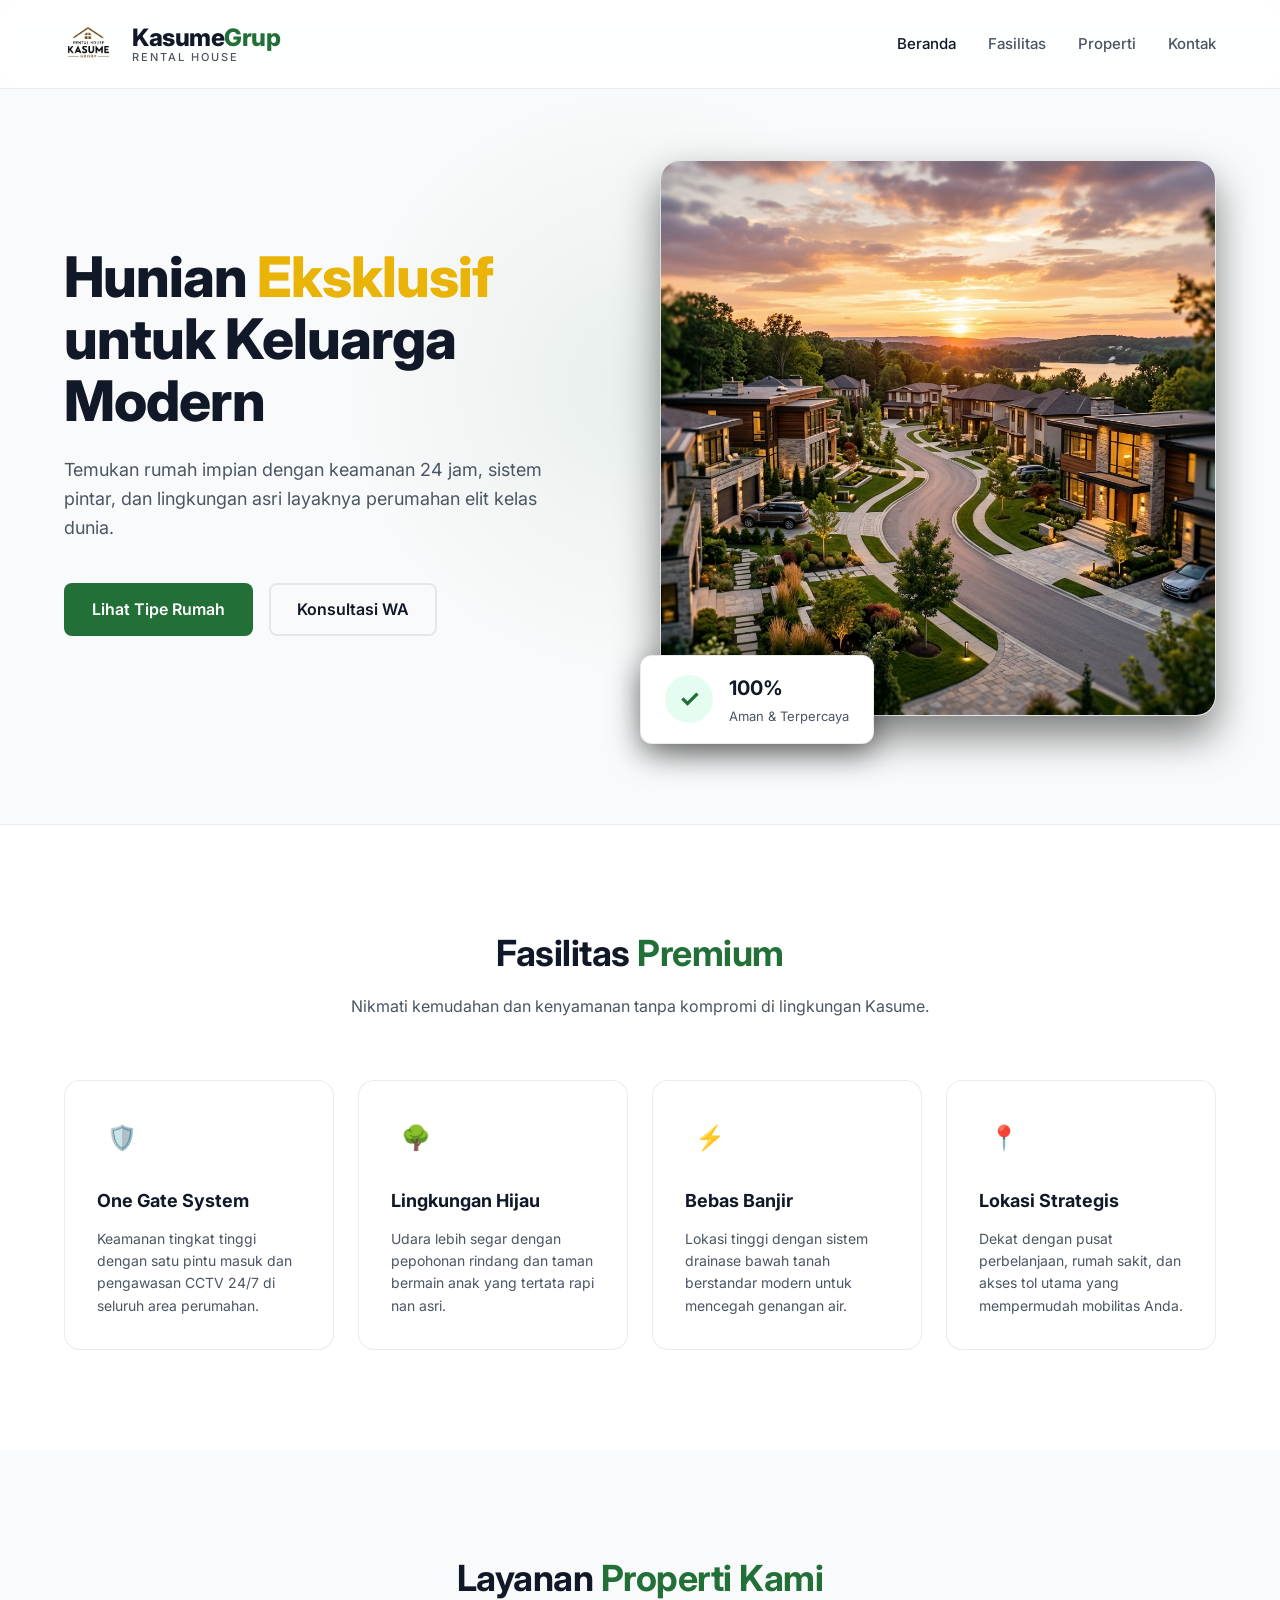
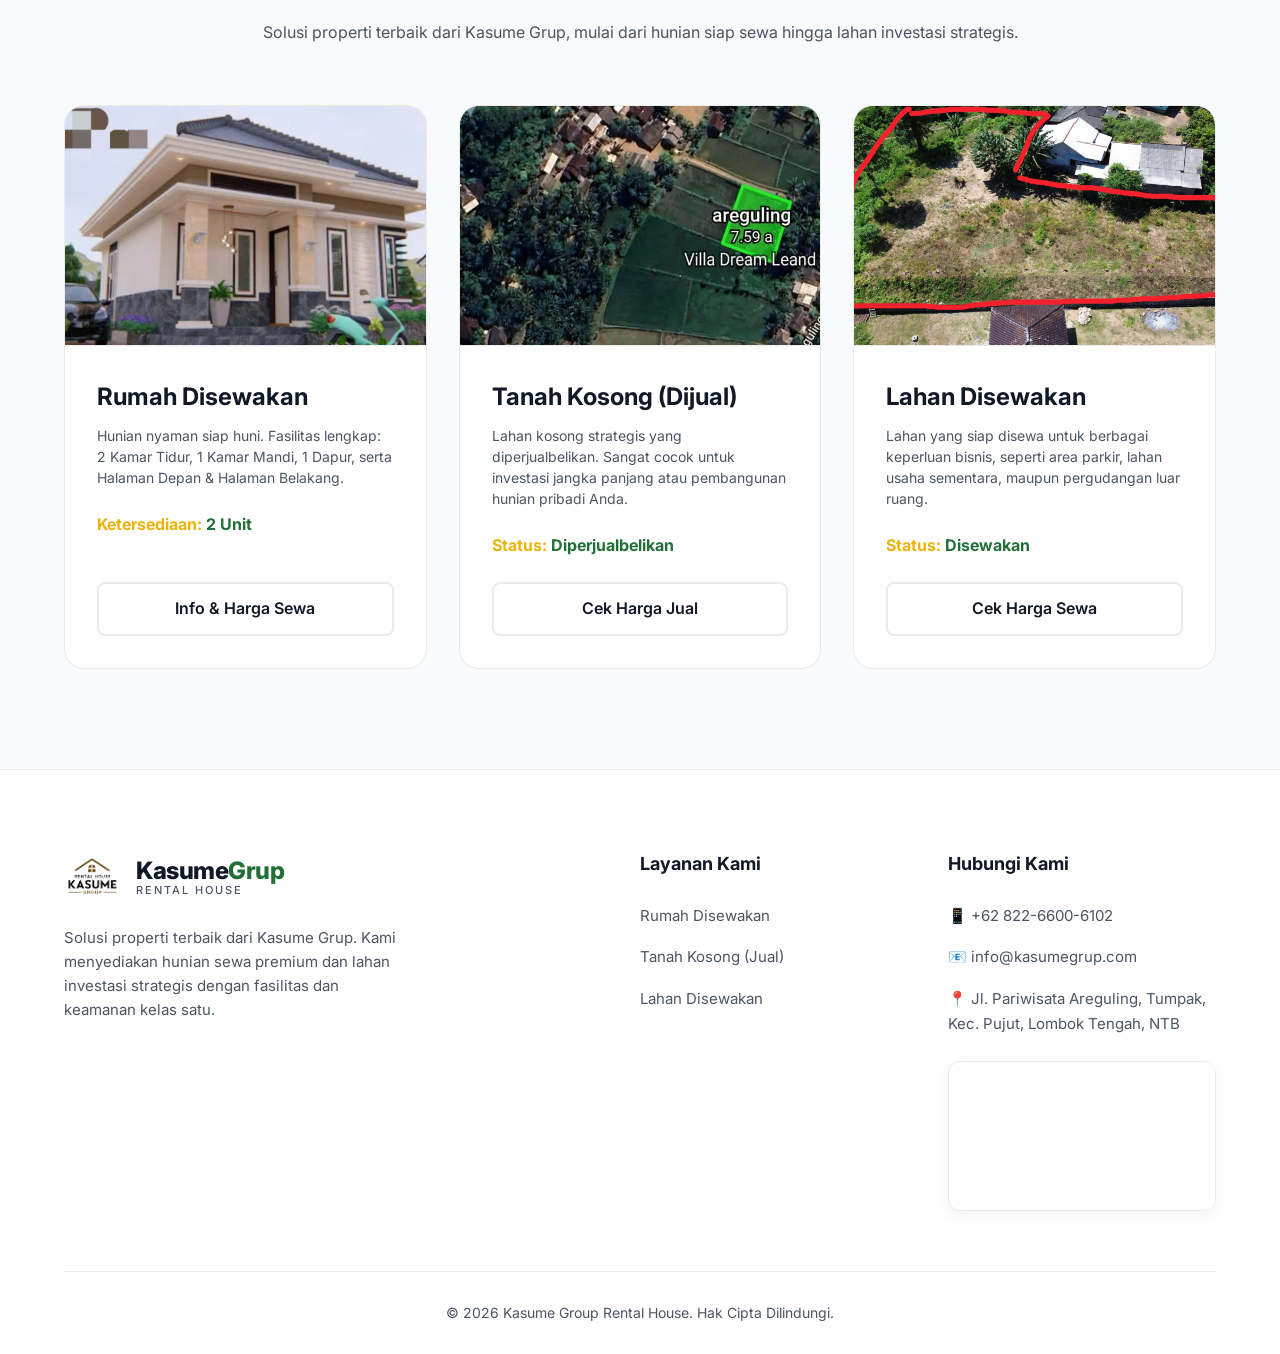
==== index.html @ 62118a34 "Add files via upload" ====
<!DOCTYPE html>
<html lang="id">
<head>
    <meta charset="UTF-8">
    <meta name="viewport" content="width=device-width, initial-scale=1.0">
    <title>Kasume Group | Rental House</title>
    <!-- Fonts -->
    <link rel="preconnect" href="https://fonts.googleapis.com">
    <link rel="preconnect" href="https://fonts.gstatic.com" crossorigin>
    <link href="https://fonts.googleapis.com/css2?family=Inter:wght@400;500;600;700;800&display=swap" rel="stylesheet">
    <!-- CSS -->
    <link rel="stylesheet" href="assets/css/style.css">
</head>
<body>

    <!-- Header / Navbar -->
    <header class="navbar">
        <div class="container">
            <a href="#" class="logo" style="display: flex; align-items: center; gap: 20px;">
                <img src="assets/images/logo.png" alt="Logo Kasume" style="height: 48px; width: auto; display: block;">
                <div style="display: flex; flex-direction: column; gap: 2px; text-align: left; line-height: 1;">
                    <span>Kasume<span class="text-accent">Grup</span></span>
                    <span style="font-size: 11px; font-weight: 500; letter-spacing: 2px; color: var(--text-secondary); text-transform: uppercase;">Rental House</span>
                </div>
            </a>
            <ul class="nav-links">
                <li><a href="#home" class="active">Beranda</a></li>
                <li><a href="#features">Fasilitas</a></li>
                <li><a href="#houses">Properti</a></li>
                <li><a href="#contact">Kontak</a></li>
            </ul>
            <button class="menu-btn" id="mobileMenuBtn">☰</button>
        </div>
    </header>

    <!-- Hero Section -->
    <section id="home" class="hero">
        <div class="container">
            <div class="hero-content">
                <h1>Hunian <span style="color: var(--accent-yellow);">Eksklusif</span><br>untuk Keluarga Modern</h1>
                <p>Temukan rumah impian dengan keamanan 24 jam, sistem pintar, dan lingkungan asri layaknya perumahan elit kelas dunia.</p>
                <div class="hero-buttons">
                    <a href="#houses" class="btn-primary">Lihat Tipe Rumah</a>
                    <a href="https://wa.me/6282266006102?text=Halo%20Kasume%20Grup,%20saya%20ingin%20konsultasi%20mengenai%20properti." target="_blank" class="btn-outline">Konsultasi WA</a>
                </div>
            </div>
            <div class="hero-image">
                <img src="assets/images/hero.png" alt="Rumah Mewah Kasume">
                <div class="floating-badge">
                    <div class="icon">✓</div>
                    <div class="info">
                        <h4>100%</h4>
                        <p>Aman & Terpercaya</p>
                    </div>
                </div>
            </div>
        </div>
    </section>

    <!-- Features Section -->
    <section id="features" class="features">
        <div class="container">
            <div class="section-header">
                <h2>Fasilitas <span class="text-accent">Premium</span></h2>
                <p>Nikmati kemudahan dan kenyamanan tanpa kompromi di lingkungan Kasume.</p>
            </div>
            <div class="features-grid">
                <div class="feature-card">
                    <div class="feature-icon">🛡️</div>
                    <h3>One Gate System</h3>
                    <p>Keamanan tingkat tinggi dengan satu pintu masuk dan pengawasan CCTV 24/7 di seluruh area perumahan.</p>
                </div>
                <div class="feature-card">
                    <div class="feature-icon">🌳</div>
                    <h3>Lingkungan Hijau</h3>
                    <p>Udara lebih segar dengan pepohonan rindang dan taman bermain anak yang tertata rapi nan asri.</p>
                </div>
                <div class="feature-card">
                    <div class="feature-icon">⚡</div>
                    <h3>Bebas Banjir</h3>
                    <p>Lokasi tinggi dengan sistem drainase bawah tanah berstandar modern untuk mencegah genangan air.</p>
                </div>
                <div class="feature-card">
                    <div class="feature-icon">📍</div>
                    <h3>Lokasi Strategis</h3>
                    <p>Dekat dengan pusat perbelanjaan, rumah sakit, dan akses tol utama yang mempermudah mobilitas Anda.</p>
                </div>
            </div>
        </div>
    </section>

    <!-- Houses Section -->
    <section id="houses" class="houses">
        <div class="container">
            <div class="section-header">
                <h2>Layanan <span class="text-accent">Properti Kami</span></h2>
                <p>Solusi properti terbaik dari Kasume Grup, mulai dari hunian siap sewa hingga lahan investasi strategis.</p>
            </div>
            <div class="houses-grid">
                <!-- Rumah Disewakan -->
                <div class="house-card">
                    <img src="assets/images/rumahsewa.jpg" alt="Rumah Sewa" class="house-img">
                    <div class="house-info">
                        <h3>Rumah Disewakan</h3>
                        <p class="house-desc">Hunian nyaman siap huni. Fasilitas lengkap: 2 Kamar Tidur, 1 Kamar Mandi, 1 Dapur, serta Halaman Depan & Halaman Belakang.</p>
                        <div class="house-price" style="font-size: 16px;">
                            Ketersediaan: <span style="font-size: 16px; font-weight: 700; color: var(--accent-green);">2 Unit</span>
                        </div>
                        <a href="https://wa.me/6282266006102?text=Halo%20Kasume%20Grup,%20saya%20ingin%20mendapatkan%20info%20lebih%20lanjut%20tentang%20Rumah%20Sewa." target="_blank" class="btn-outline">Info & Harga Sewa</a>
                    </div>
                </div>
                <!-- Tanah Kosong (Dijual) -->
                <div class="house-card">
                    <img src="assets/images/tanahdijual.jpg" alt="Tanah Kosong Dijual" class="house-img">
                    <div class="house-info">
                        <h3>Tanah Kosong (Dijual)</h3>
                        <p class="house-desc">Lahan kosong strategis yang diperjualbelikan. Sangat cocok untuk investasi jangka panjang atau pembangunan hunian pribadi Anda.</p>
                        <div class="house-price" style="font-size: 16px;">
                            Status: <span style="font-size: 16px; font-weight: 700; color: var(--accent-green);">Diperjualbelikan</span>
                        </div>
                        <a href="https://wa.me/6282266006102?text=Halo%20Kasume%20Grup,%20saya%20tertarik%20mengetahui%20harga%20Tanah%20Kosong%20yang%20dijual." target="_blank" class="btn-outline">Cek Harga Jual</a>
                    </div>
                </div>
                <!-- Lahan Disewakan -->
                <div class="house-card">
                    <img src="assets/images/tanahsewa.jpg" alt="Lahan Disewakan" class="house-img">
                    <div class="house-info">
                        <h3>Lahan Disewakan</h3>
                        <p class="house-desc">Lahan yang siap disewa untuk berbagai keperluan bisnis, seperti area parkir, lahan usaha sementara, maupun pergudangan luar ruang.</p>
                        <div class="house-price" style="font-size: 16px;">
                            Status: <span style="font-size: 16px; font-weight: 700; color: var(--accent-green);">Disewakan</span>
                        </div>
                        <a href="https://wa.me/6282266006102?text=Halo%20Kasume%20Grup,%20saya%20tertarik%20menyewa%20Lahan%20yang%20tersedia." target="_blank" class="btn-outline">Cek Harga Sewa</a>
                    </div>
                </div>
            </div>
        </div>
    </section>

    <!-- Footer -->
    <footer id="contact" class="footer">
        <div class="container">
            <div class="footer-grid">
                <!-- Brand -->
                <div class="footer-brand">
                    <a href="#" class="logo" style="display: flex; align-items: center; gap: 16px; margin-bottom: 20px;">
                        <img src="assets/images/logo.png" alt="Logo Kasume" style="height: 56px; width: auto; display: block;">
                        <div style="display: flex; flex-direction: column; gap: 2px; text-align: left; line-height: 1;">
                            <span>Kasume<span class="text-accent">Grup</span></span>
                            <span style="font-size: 11px; font-weight: 500; letter-spacing: 2px; color: var(--text-secondary); text-transform: uppercase;">Rental House</span>
                        </div>
                    </a>
                    <p class="footer-desc">Solusi properti terbaik dari Kasume Grup. Kami menyediakan hunian sewa premium dan lahan investasi strategis dengan fasilitas dan keamanan kelas satu.</p>
                </div>
                
                <!-- Links -->
                <div class="footer-links">
                    <h4>Layanan Kami</h4>
                    <ul>
                        <li><a href="#houses">Rumah Disewakan</a></li>
                        <li><a href="#houses">Tanah Kosong (Jual)</a></li>
                        <li><a href="#houses">Lahan Disewakan</a></li>
                    </ul>
                </div>

                <!-- Contact -->
                <div class="footer-contact">
                    <h4>Hubungi Kami</h4>
                    <ul>
                        <li><a href="https://wa.me/6282266006102" target="_blank">📱 +62 822-6600-6102</a></li>
                        <li><a href="#">📧 info@kasumegrup.com</a></li>
                        <li><span>📍 Jl. Pariwisata Areguling, Tumpak, Kec. Pujut, Lombok Tengah, NTB</span></li>
                    </ul>
                    <div style="margin-top: 24px; border-radius: 12px; overflow: hidden; height: 150px; border: 1px solid var(--border-light); box-shadow: 0 5px 15px rgba(0,0,0,0.05);">
                        <iframe src="https://maps.google.com/maps?q=-8.8956849,116.2397437&z=15&output=embed" width="100%" height="100%" style="border:0;" allowfullscreen="" loading="lazy" referrerpolicy="no-referrer-when-downgrade"></iframe>
                    </div>
                </div>
            </div>
            
            <div class="footer-bottom">
                <p>&copy; 2026 Kasume Group Rental House. Hak Cipta Dilindungi.</p>
            </div>
        </div>
    </footer>

    <!-- Scripts -->
    <script src="assets/js/main.js"></script>
</body>
</html>
---- assets/css/style.css ----
:root {
  /* Design System: Light Theme Premium */
  --bg-main: #F9FAFB;
  --bg-surface: #FFFFFF;
  --bg-card: #FFFFFF;
  
  --text-primary: #111827;
  --text-secondary: #4B5563;
  
  --accent-green: #226f37; /* Forest Green Kasume */
  --accent-green-hover: #155527;
  --accent-yellow: #eab308;
  
  --glass-bg: rgba(255, 255, 255, 0.85);
  --border-light: rgba(0, 0, 0, 0.08);
  --shadow-neon: 0 10px 30px rgba(34, 111, 55, 0.2);
}

* {
  margin: 0;
  padding: 0;
  box-sizing: border-box;
}

body {
  font-family: 'Inter', sans-serif;
  background-color: var(--bg-main);
  color: var(--text-primary);
  line-height: 1.6;
  overflow-x: hidden;
}

a {
  text-decoration: none;
  color: inherit;
}

/* Utilities */
.container {
  max-width: 1200px;
  margin: 0 auto;
  padding: 0 24px;
}

.text-accent {
  color: var(--accent-green);
}

.text-gradient {
  background: linear-gradient(90deg, var(--accent-yellow), var(--accent-green));
  -webkit-background-clip: text;
  -webkit-text-fill-color: transparent;
}

.btn-primary {
  display: inline-block;
  background-color: var(--accent-green);
  color: #fff;
  font-weight: 600;
  padding: 14px 28px;
  border-radius: 8px;
  transition: all 0.3s ease;
  border: none;
  cursor: pointer;
}

.btn-primary:hover {
  background-color: var(--accent-green-hover);
  box-shadow: var(--shadow-neon);
  transform: translateY(-2px);
}

.btn-outline {
  display: inline-block;
  background-color: transparent;
  color: var(--text-primary);
  font-weight: 600;
  padding: 12px 26px;
  border-radius: 8px;
  border: 2px solid var(--border-light);
  transition: all 0.3s ease;
}

.btn-outline:hover {
  border-color: var(--text-secondary);
  background-color: var(--bg-surface);
}

/* Header */
.navbar {
  position: fixed;
  top: 0;
  width: 100%;
  padding: 20px 0;
  z-index: 100;
  background: var(--glass-bg);
  backdrop-filter: blur(12px);
  -webkit-backdrop-filter: blur(12px);
  border-bottom: 1px solid var(--border-light);
  transition: all 0.3s ease;
}

.navbar .container {
  display: flex;
  justify-content: space-between;
  align-items: center;
}

.logo {
  font-size: 24px;
  font-weight: 800;
  letter-spacing: -0.5px;
}

.nav-links {
  display: flex;
  gap: 32px;
  list-style: none;
}

.nav-links a {
  font-size: 15px;
  font-weight: 500;
  color: var(--text-secondary);
  transition: color 0.3s ease;
}

.nav-links a:hover, .nav-links a.active {
  color: var(--text-primary);
}

/* Mobile Menu Button */
.menu-btn {
  display: none;
  background: none;
  border: none;
  color: var(--text-primary);
  font-size: 24px;
  cursor: pointer;
}

/* Hero Section */
.hero {
  padding: 160px 0 100px;
  position: relative;
  overflow: hidden;
}

.hero::before {
  content: '';
  position: absolute;
  top: 10%;
  left: 50%;
  transform: translateX(-50%);
  width: 600px;
  height: 600px;
  background: radial-gradient(circle, rgba(34,111,55,0.08) 0%, rgba(255,255,255,0) 70%);
  z-index: -1;
}

.hero .container {
  display: flex;
  align-items: center;
  justify-content: space-between;
  gap: 40px;
}

.hero-content {
  flex: 1;
}

.hero-content h1 {
  font-size: 56px;
  font-weight: 800;
  line-height: 1.1;
  margin-bottom: 24px;
  letter-spacing: -1px;
}

.hero-content p {
  font-size: 18px;
  color: var(--text-secondary);
  margin-bottom: 40px;
  max-width: 500px;
}

.hero-buttons {
  display: flex;
  gap: 16px;
}

.hero-image {
  flex: 1;
  position: relative;
}

.hero-image img {
  width: 100%;
  border-radius: 20px;
  box-shadow: 0 20px 40px rgba(0,0,0,0.5);
  border: 1px solid var(--border-light);
}

.floating-badge {
  position: absolute;
  bottom: -20px;
  left: -20px;
  background: var(--bg-surface);
  border: 1px solid var(--border-light);
  padding: 16px 24px;
  border-radius: 12px;
  box-shadow: 0 10px 30px rgba(0,0,0,0.5);
  display: flex;
  align-items: center;
  gap: 16px;
}

.floating-badge .icon {
  width: 48px;
  height: 48px;
  background: rgba(0, 230, 118, 0.1);
  border-radius: 50%;
  display: flex;
  align-items: center;
  justify-content: center;
  color: var(--accent-green);
  font-size: 24px;
  font-weight: bold;
}

.floating-badge .info h4 {
  font-size: 20px;
  margin-bottom: 2px;
}
.floating-badge .info p {
  font-size: 13px;
  color: var(--text-secondary);
}

/* Features Section */
.features {
  padding: 100px 0;
  background: var(--bg-surface);
  border-top: 1px solid var(--border-light);
}

.section-header {
  text-align: center;
  margin-bottom: 60px;
}

.section-header h2 {
  font-size: 36px;
  margin-bottom: 12px;
  letter-spacing: -0.5px;
}

.section-header p {
  color: var(--text-secondary);
  font-size: 16px;
}

.features-grid {
  display: grid;
  grid-template-columns: repeat(4, 1fr);
  gap: 24px;
}

.feature-card {
  background: var(--bg-card);
  padding: 32px;
  border-radius: 16px;
  border: 1px solid var(--border-light);
  transition: all 0.3s ease;
}

.feature-card:hover {
  transform: translateY(-5px);
  border-color: var(--accent-green);
  box-shadow: var(--shadow-neon);
}

.feature-icon {
  width: 50px;
  height: 50px;
  background: rgba(255, 255, 255, 0.05);
  border-radius: 12px;
  display: flex;
  align-items: center;
  justify-content: center;
  font-size: 24px;
  margin-bottom: 24px;
  color: var(--text-primary);
  transition: all 0.3s ease;
}

.feature-card:hover .feature-icon {
  background: rgba(0, 230, 118, 0.1);
  color: var(--accent-green);
}

.feature-card h3 {
  font-size: 18px;
  margin-bottom: 12px;
}

.feature-card p {
  font-size: 14px;
  color: var(--text-secondary);
}

/* Services / Houses Section */
.houses {
  padding: 100px 0;
}

.houses-grid {
  display: grid;
  grid-template-columns: repeat(3, 1fr);
  gap: 32px;
}

.house-card {
  background: var(--bg-surface);
  border: 1px solid var(--border-light);
  border-radius: 20px;
  overflow: hidden;
  transition: all 0.3s ease;
  display: flex;
  flex-direction: column;
}

.house-card:hover {
  border-color: var(--accent-green);
  box-shadow: 0 10px 40px rgba(0,0,0,0.5);
  transform: translateY(-8px);
}

.house-img {
  width: 100%;
  height: 240px;
  object-fit: cover;
  border-bottom: 1px solid var(--border-light);
}

.house-info {
  padding: 32px;
  display: flex;
  flex-direction: column;
  flex: 1;
}

.house-info h3 {
  font-size: 24px;
  margin-bottom: 8px;
}

.house-desc {
  color: var(--text-secondary);
  font-size: 14px;
  margin-bottom: 24px;
  line-height: 1.5;
}

.house-price {
  font-size: 20px;
  font-weight: 700;
  color: var(--accent-yellow);
  margin-bottom: 24px;
  display: flex;
  align-items: baseline;
  gap: 4px;
}

.house-price span {
  font-size: 14px;
  color: var(--text-secondary);
  font-weight: 400;
}

.house-card .btn-outline {
  width: 100%;
  text-align: center;
  margin-top: auto;
}

.house-card:hover .btn-outline {
  background: var(--accent-green);
  color: #fff;
  border-color: var(--accent-green);
}

/* Footer */
.footer {
  background: var(--bg-surface);
  border-top: 1px solid var(--border-light);
  padding: 80px 0 30px;
}

.footer-grid {
  display: grid;
  grid-template-columns: 2fr 1fr 1fr;
  gap: 40px;
  margin-bottom: 60px;
}

.footer-brand .footer-desc {
  color: var(--text-secondary);
  font-size: 15px;
  line-height: 1.6;
  max-width: 350px;
}

.footer-links h4, .footer-contact h4 {
  font-size: 18px;
  margin-bottom: 24px;
  color: var(--text-primary);
}

.footer-links ul, .footer-contact ul {
  list-style: none;
}

.footer-links li, .footer-contact li {
  margin-bottom: 16px;
}

.footer-links a, .footer-contact a, .footer-contact span {
  color: var(--text-secondary);
  font-size: 15px;
  transition: color 0.3s ease;
}

.footer-links a:hover, .footer-contact a:hover {
  color: var(--accent-green);
}

.footer-bottom {
  text-align: center;
  padding-top: 30px;
  border-top: 1px solid var(--border-light);
}

.footer-bottom p {
  color: var(--text-secondary);
  font-size: 14px;
}

/* Responsive */
@media (max-width: 992px) {
  .hero {
    padding: 130px 0 80px;
  }
  .hero .container {
    flex-direction: column;
    text-align: center;
  }
  .hero-content h1 {
    font-size: 42px;
  }
  .hero-content p {
    margin: 0 auto 32px;
  }
  .hero-buttons {
    justify-content: center;
  }
  .floating-badge {
    bottom: -15px;
    left: 50%;
    transform: translateX(-50%);
  }
  .features-grid {
    grid-template-columns: repeat(2, 1fr);
  }
  .houses-grid {
    grid-template-columns: repeat(2, 1fr);
  }
}

@media (max-width: 768px) {
  .hero {
    padding: 120px 0 60px;
  }
  .nav-links {
    display: none;
    position: absolute;
    top: 100%;
    left: 0;
    width: 100%;
    background: var(--bg-surface);
    flex-direction: column;
    padding: 24px;
    border-bottom: 1px solid var(--border-light);
    gap: 20px;
    text-align: center;
  }
  .nav-links.active {
    display: flex;
  }
  .menu-btn {
    display: block;
    font-size: 28px;
  }
  .features-grid, .houses-grid {
    grid-template-columns: 1fr;
  }
  .hero-content h1 {
    font-size: 32px;
  }
  .hero-buttons {
    flex-direction: column;
    gap: 12px;
    width: 100%;
  }
  .hero-buttons .btn-primary, .hero-buttons .btn-outline {
    width: 100%;
    display: block;
  }
  .section-header h2 {
    font-size: 28px;
  }
  .house-info, .feature-card {
    padding: 24px;
  }
  .floating-badge {
    position: relative;
    bottom: auto;
    left: auto;
    transform: none;
    margin: -30px auto 0;
    max-width: 250px;
    z-index: 10;
    justify-content: center;
  }
  .house-price {
    font-size: 18px;
  }
  .footer-grid {
    grid-template-columns: 1fr;
    text-align: left;
    gap: 40px;
  }
}
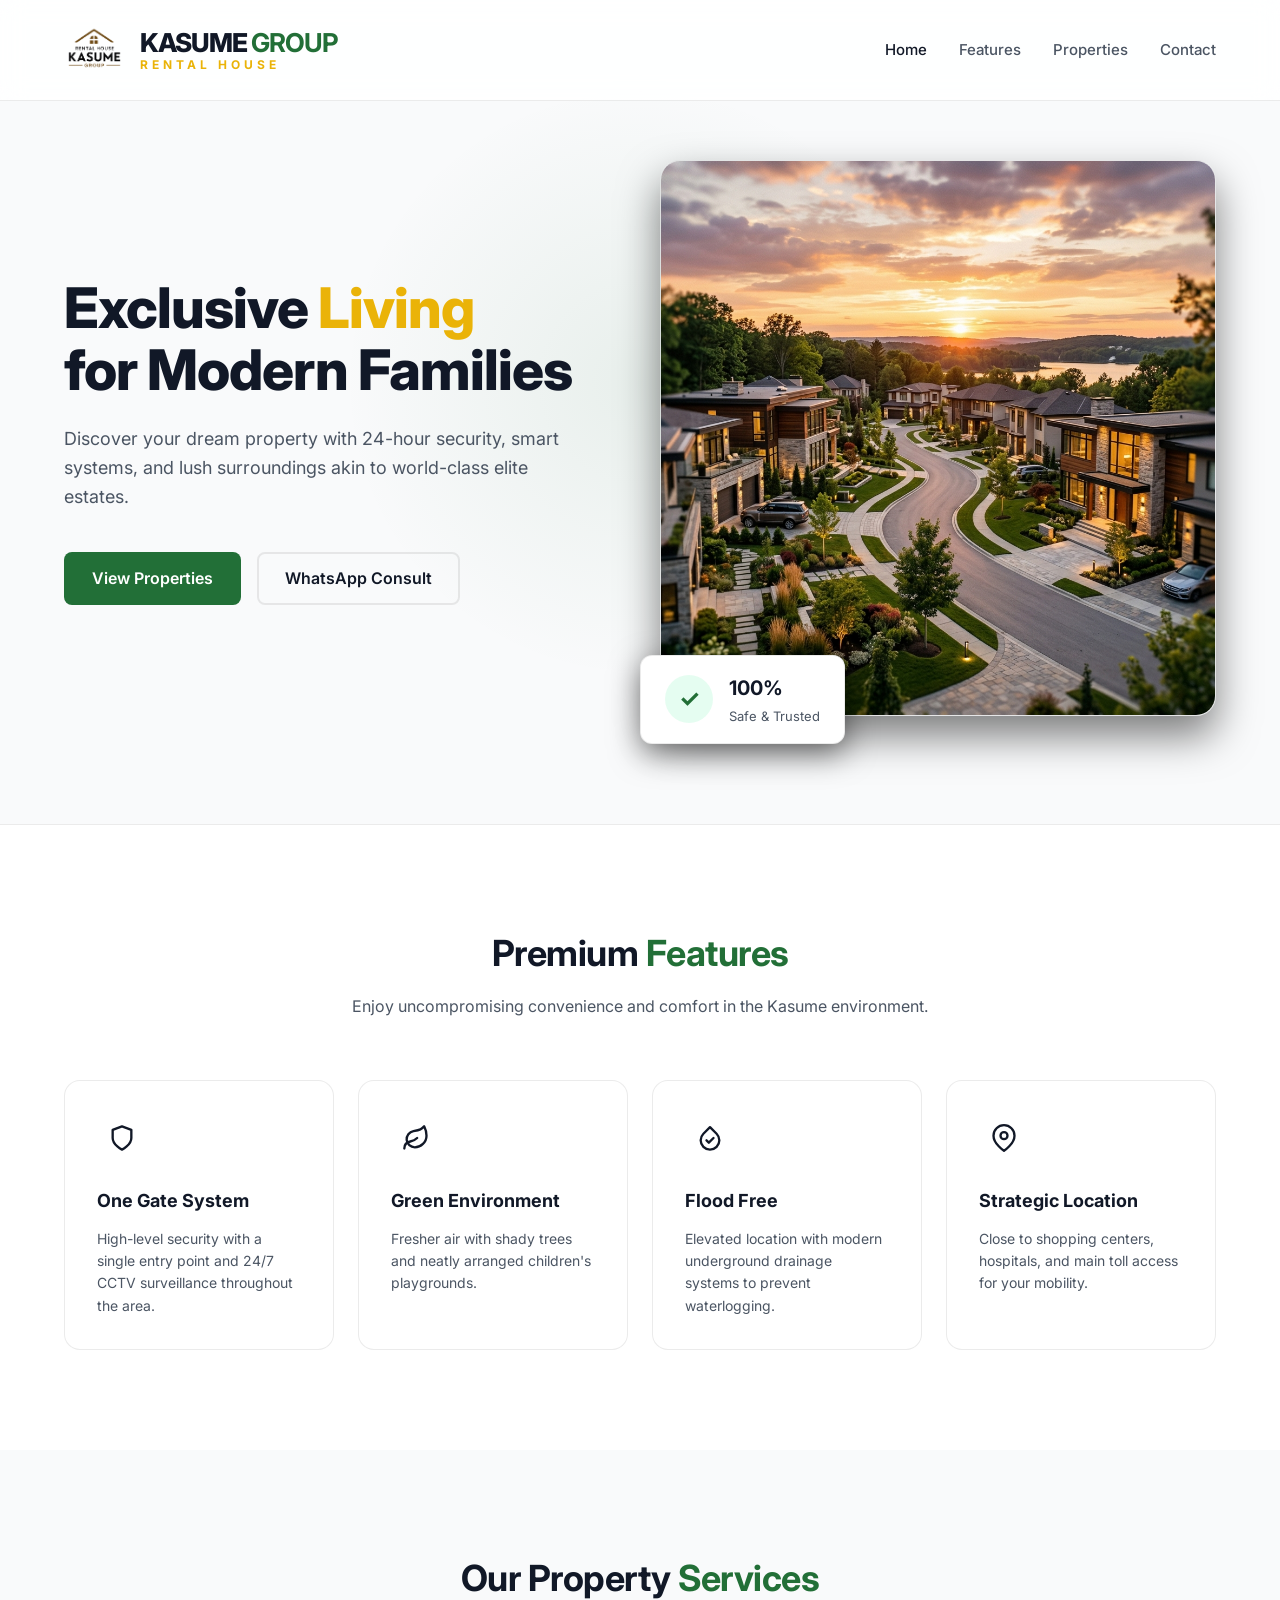
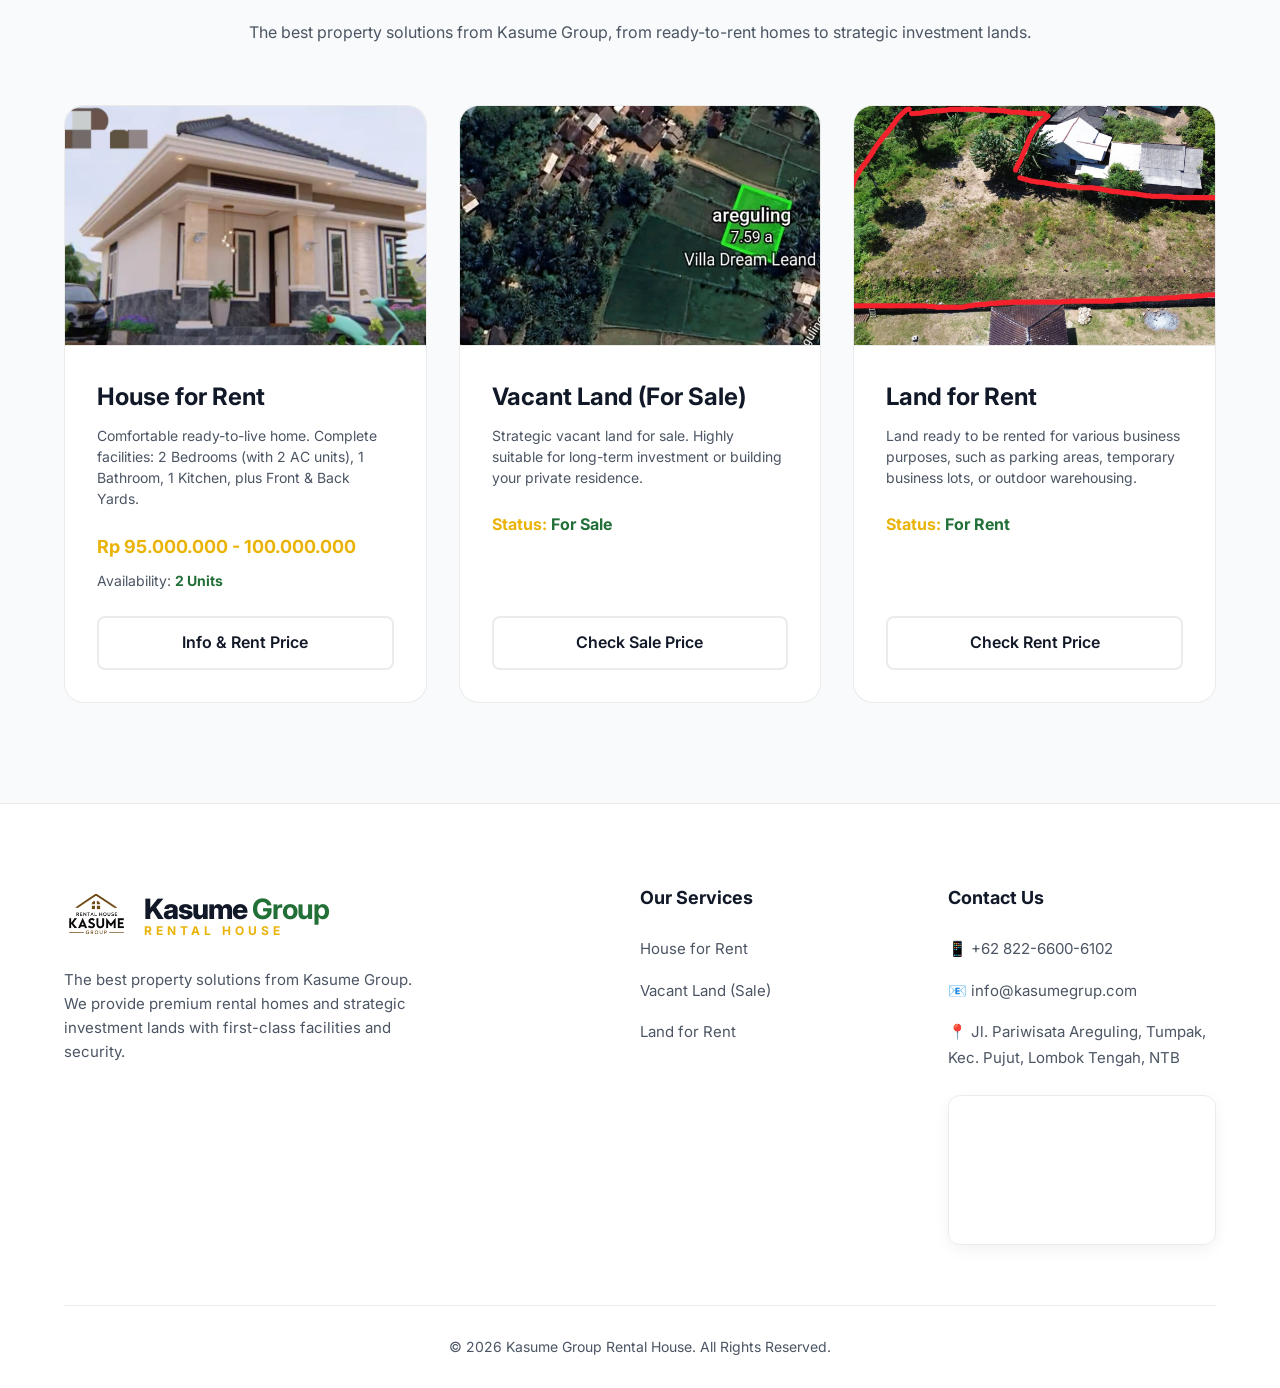
==== commit 9500deab: "baru baru" ====
--- a/index.html
+++ b/index.html
@@ -1,9 +1,11 @@
 <!DOCTYPE html>
-<html lang="id">
+<html lang="en">
 <head>
     <meta charset="UTF-8">
     <meta name="viewport" content="width=device-width, initial-scale=1.0">
     <title>Kasume Group | Rental House</title>
+    <!-- Favicon -->
+    <link rel="icon" type="image/png" href="assets/images/logo.png">
     <!-- Fonts -->
     <link rel="preconnect" href="https://fonts.googleapis.com">
     <link rel="preconnect" href="https://fonts.gstatic.com" crossorigin>
@@ -16,18 +18,18 @@
     <!-- Header / Navbar -->
     <header class="navbar">
         <div class="container">
-            <a href="#" class="logo" style="display: flex; align-items: center; gap: 20px;">
-                <img src="assets/images/logo.png" alt="Logo Kasume" style="height: 48px; width: auto; display: block;">
-                <div style="display: flex; flex-direction: column; gap: 2px; text-align: left; line-height: 1;">
-                    <span>Kasume<span class="text-accent">Grup</span></span>
-                    <span style="font-size: 11px; font-weight: 500; letter-spacing: 2px; color: var(--text-secondary); text-transform: uppercase;">Rental House</span>
+            <a href="#" class="logo" style="display: flex; align-items: center; gap: 16px; text-decoration: none;">
+                <img src="assets/images/logo.png" alt="Kasume Group" style="height: 60px; width: auto; display: block;">
+                <div style="display: flex; flex-direction: column; text-align: left; line-height: 1.1;">
+                    <span style="font-size: 26px; font-weight: 800; letter-spacing: -1px; color: var(--text-primary);">KASUME <span style="color: var(--accent-green); font-weight: 700;">GROUP</span></span>
+                    <span style="font-size: 12px; font-weight: 700; letter-spacing: 4px; color: var(--accent-yellow); text-transform: uppercase;">Rental House</span>
                 </div>
             </a>
             <ul class="nav-links">
-                <li><a href="#home" class="active">Beranda</a></li>
-                <li><a href="#features">Fasilitas</a></li>
-                <li><a href="#houses">Properti</a></li>
-                <li><a href="#contact">Kontak</a></li>
+                <li><a href="#home" class="active">Home</a></li>
+                <li><a href="#features">Features</a></li>
+                <li><a href="#houses">Properties</a></li>
+                <li><a href="#contact">Contact</a></li>
             </ul>
             <button class="menu-btn" id="mobileMenuBtn">☰</button>
         </div>
@@ -37,11 +39,11 @@
     <section id="home" class="hero">
         <div class="container">
             <div class="hero-content">
-                <h1>Hunian <span style="color: var(--accent-yellow);">Eksklusif</span><br>untuk Keluarga Modern</h1>
-                <p>Temukan rumah impian dengan keamanan 24 jam, sistem pintar, dan lingkungan asri layaknya perumahan elit kelas dunia.</p>
+                <h1>Exclusive <span style="color: var(--accent-yellow);">Living</span><br>for Modern Families</h1>
+                <p>Discover your dream property with 24-hour security, smart systems, and lush surroundings akin to world-class elite estates.</p>
                 <div class="hero-buttons">
-                    <a href="#houses" class="btn-primary">Lihat Tipe Rumah</a>
-                    <a href="https://wa.me/6282266006102?text=Halo%20Kasume%20Grup,%20saya%20ingin%20konsultasi%20mengenai%20properti." target="_blank" class="btn-outline">Konsultasi WA</a>
+                    <a href="#houses" class="btn-primary">View Properties</a>
+                    <a href="https://wa.me/6282266006102?text=Hello%20Kasume%20Group,%20I%20would%20like%20to%20consult%20about%20properties." target="_blank" class="btn-outline">WhatsApp Consult</a>
                 </div>
             </div>
             <div class="hero-image">
@@ -50,7 +52,7 @@
                     <div class="icon">✓</div>
                     <div class="info">
                         <h4>100%</h4>
-                        <p>Aman & Terpercaya</p>
+                        <p>Safe & Trusted</p>
                     </div>
                 </div>
             </div>
@@ -61,29 +63,37 @@
     <section id="features" class="features">
         <div class="container">
             <div class="section-header">
-                <h2>Fasilitas <span class="text-accent">Premium</span></h2>
-                <p>Nikmati kemudahan dan kenyamanan tanpa kompromi di lingkungan Kasume.</p>
+                <h2>Premium <span class="text-accent">Features</span></h2>
+                <p>Enjoy uncompromising convenience and comfort in the Kasume environment.</p>
             </div>
             <div class="features-grid">
                 <div class="feature-card">
-                    <div class="feature-icon">🛡️</div>
+                    <div class="feature-icon">
+                        <svg width="28" height="28" viewBox="0 0 24 24" fill="none" stroke="currentColor" stroke-width="2" stroke-linecap="round" stroke-linejoin="round"><path d="M12 22s8-4 8-10V5l-8-3-8 3v7c0 6 8 10 8 10z"></path></svg>
+                    </div>
                     <h3>One Gate System</h3>
-                    <p>Keamanan tingkat tinggi dengan satu pintu masuk dan pengawasan CCTV 24/7 di seluruh area perumahan.</p>
-                </div>
-                <div class="feature-card">
-                    <div class="feature-icon">🌳</div>
-                    <h3>Lingkungan Hijau</h3>
-                    <p>Udara lebih segar dengan pepohonan rindang dan taman bermain anak yang tertata rapi nan asri.</p>
-                </div>
-                <div class="feature-card">
-                    <div class="feature-icon">⚡</div>
-                    <h3>Bebas Banjir</h3>
-                    <p>Lokasi tinggi dengan sistem drainase bawah tanah berstandar modern untuk mencegah genangan air.</p>
-                </div>
-                <div class="feature-card">
-                    <div class="feature-icon">📍</div>
-                    <h3>Lokasi Strategis</h3>
-                    <p>Dekat dengan pusat perbelanjaan, rumah sakit, dan akses tol utama yang mempermudah mobilitas Anda.</p>
+                    <p>High-level security with a single entry point and 24/7 CCTV surveillance throughout the area.</p>
+                </div>
+                <div class="feature-card">
+                    <div class="feature-icon">
+                        <svg width="28" height="28" viewBox="0 0 24 24" fill="none" stroke="currentColor" stroke-width="2" stroke-linecap="round" stroke-linejoin="round"><path d="M11 20A7 7 0 0 1 9.8 6.1C15.5 5 17 4.48 19 2c1 2 2 4.18 2 8 0 5.5-4.78 10-10 10Z"></path><path d="M2 21c0-3 1.85-5.36 5.08-6C9.5 14.52 12 13 13 12"></path></svg>
+                    </div>
+                    <h3>Green Environment</h3>
+                    <p>Fresher air with shady trees and neatly arranged children's playgrounds.</p>
+                </div>
+                <div class="feature-card">
+                    <div class="feature-icon">
+                        <svg width="28" height="28" viewBox="0 0 24 24" fill="none" stroke="currentColor" stroke-width="2" stroke-linecap="round" stroke-linejoin="round"><path d="M12 2.69l5.66 5.66a8 8 0 1 1-11.31 0z"></path><path d="M9 14l2 2 4-4"></path></svg>
+                    </div>
+                    <h3>Flood Free</h3>
+                    <p>Elevated location with modern underground drainage systems to prevent waterlogging.</p>
+                </div>
+                <div class="feature-card">
+                    <div class="feature-icon">
+                        <svg width="28" height="28" viewBox="0 0 24 24" fill="none" stroke="currentColor" stroke-width="2" stroke-linecap="round" stroke-linejoin="round"><path d="M21 10c0 7-9 13-9 13s-9-6-9-13a9 9 0 0 1 18 0z"></path><circle cx="12" cy="10" r="3"></circle></svg>
+                    </div>
+                    <h3>Strategic Location</h3>
+                    <p>Close to shopping centers, hospitals, and main toll access for your mobility.</p>
                 </div>
             </div>
         </div>
@@ -93,44 +103,47 @@
     <section id="houses" class="houses">
         <div class="container">
             <div class="section-header">
-                <h2>Layanan <span class="text-accent">Properti Kami</span></h2>
-                <p>Solusi properti terbaik dari Kasume Grup, mulai dari hunian siap sewa hingga lahan investasi strategis.</p>
+                <h2>Our Property <span class="text-accent">Services</span></h2>
+                <p>The best property solutions from Kasume Group, from ready-to-rent homes to strategic investment lands.</p>
             </div>
             <div class="houses-grid">
                 <!-- Rumah Disewakan -->
                 <div class="house-card">
-                    <img src="assets/images/rumahsewa.jpg" alt="Rumah Sewa" class="house-img">
+                    <img src="assets/images/rumahsewa.jpg" alt="House for Rent" class="house-img">
                     <div class="house-info">
-                        <h3>Rumah Disewakan</h3>
-                        <p class="house-desc">Hunian nyaman siap huni. Fasilitas lengkap: 2 Kamar Tidur, 1 Kamar Mandi, 1 Dapur, serta Halaman Depan & Halaman Belakang.</p>
-                        <div class="house-price" style="font-size: 16px;">
-                            Ketersediaan: <span style="font-size: 16px; font-weight: 700; color: var(--accent-green);">2 Unit</span>
-                        </div>
-                        <a href="https://wa.me/6282266006102?text=Halo%20Kasume%20Grup,%20saya%20ingin%20mendapatkan%20info%20lebih%20lanjut%20tentang%20Rumah%20Sewa." target="_blank" class="btn-outline">Info & Harga Sewa</a>
+                        <h3>House for Rent</h3>
+                        <p class="house-desc">Comfortable ready-to-live home. Complete facilities: 2 Bedrooms (with 2 AC units), 1 Bathroom, 1 Kitchen, plus Front & Back Yards.</p>
+                        <div class="house-price" style="font-size: 18px; margin-bottom: 8px;">
+                            Rp 95.000.000 - 100.000.000
+                        </div>
+                        <div style="font-size: 14px; margin-bottom: 24px; color: var(--text-secondary);">
+                            Availability: <span style="font-weight: 700; color: var(--accent-green);">2 Units</span>
+                        </div>
+                        <a href="https://wa.me/6282266006102?text=Hello%20Kasume%20Group,%20I%20would%20like%20more%20info%20about%20the%20House%20for%20Rent." target="_blank" class="btn-outline">Info & Rent Price</a>
                     </div>
                 </div>
                 <!-- Tanah Kosong (Dijual) -->
                 <div class="house-card">
-                    <img src="assets/images/tanahdijual.jpg" alt="Tanah Kosong Dijual" class="house-img">
+                    <img src="assets/images/tanahdijual.jpg" alt="Vacant Land for Sale" class="house-img">
                     <div class="house-info">
-                        <h3>Tanah Kosong (Dijual)</h3>
-                        <p class="house-desc">Lahan kosong strategis yang diperjualbelikan. Sangat cocok untuk investasi jangka panjang atau pembangunan hunian pribadi Anda.</p>
+                        <h3>Vacant Land (For Sale)</h3>
+                        <p class="house-desc">Strategic vacant land for sale. Highly suitable for long-term investment or building your private residence.</p>
                         <div class="house-price" style="font-size: 16px;">
-                            Status: <span style="font-size: 16px; font-weight: 700; color: var(--accent-green);">Diperjualbelikan</span>
-                        </div>
-                        <a href="https://wa.me/6282266006102?text=Halo%20Kasume%20Grup,%20saya%20tertarik%20mengetahui%20harga%20Tanah%20Kosong%20yang%20dijual." target="_blank" class="btn-outline">Cek Harga Jual</a>
+                            Status: <span style="font-size: 16px; font-weight: 700; color: var(--accent-green);">For Sale</span>
+                        </div>
+                        <a href="https://wa.me/6282266006102?text=Hello%20Kasume%20Group,%20I%20am%20interested%20in%20knowing%20the%20price%20of%20the%20Vacant%20Land%20for%20sale." target="_blank" class="btn-outline">Check Sale Price</a>
                     </div>
                 </div>
                 <!-- Lahan Disewakan -->
                 <div class="house-card">
-                    <img src="assets/images/tanahsewa.jpg" alt="Lahan Disewakan" class="house-img">
+                    <img src="assets/images/tanahsewa.jpg" alt="Land for Rent" class="house-img">
                     <div class="house-info">
-                        <h3>Lahan Disewakan</h3>
-                        <p class="house-desc">Lahan yang siap disewa untuk berbagai keperluan bisnis, seperti area parkir, lahan usaha sementara, maupun pergudangan luar ruang.</p>
+                        <h3>Land for Rent</h3>
+                        <p class="house-desc">Land ready to be rented for various business purposes, such as parking areas, temporary business lots, or outdoor warehousing.</p>
                         <div class="house-price" style="font-size: 16px;">
-                            Status: <span style="font-size: 16px; font-weight: 700; color: var(--accent-green);">Disewakan</span>
-                        </div>
-                        <a href="https://wa.me/6282266006102?text=Halo%20Kasume%20Grup,%20saya%20tertarik%20menyewa%20Lahan%20yang%20tersedia." target="_blank" class="btn-outline">Cek Harga Sewa</a>
+                            Status: <span style="font-size: 16px; font-weight: 700; color: var(--accent-green);">For Rent</span>
+                        </div>
+                        <a href="https://wa.me/6282266006102?text=Hello%20Kasume%20Group,%20I%20am%20interested%20in%20renting%20the%20available%20Land." target="_blank" class="btn-outline">Check Rent Price</a>
                     </div>
                 </div>
             </div>
@@ -143,42 +156,42 @@
             <div class="footer-grid">
                 <!-- Brand -->
                 <div class="footer-brand">
-                    <a href="#" class="logo" style="display: flex; align-items: center; gap: 16px; margin-bottom: 20px;">
-                        <img src="assets/images/logo.png" alt="Logo Kasume" style="height: 56px; width: auto; display: block;">
-                        <div style="display: flex; flex-direction: column; gap: 2px; text-align: left; line-height: 1;">
-                            <span>Kasume<span class="text-accent">Grup</span></span>
-                            <span style="font-size: 11px; font-weight: 500; letter-spacing: 2px; color: var(--text-secondary); text-transform: uppercase;">Rental House</span>
+                    <a href="#" class="logo" style="display: flex; align-items: center; gap: 16px; margin-bottom: 20px; text-decoration: none;">
+                        <img src="assets/images/logo.png" alt="Kasume Group" style="height: 64px; width: auto; display: block;">
+                        <div style="display: flex; flex-direction: column; text-align: left; line-height: 1.1;">
+                            <span style="font-size: 28px; font-weight: 800; letter-spacing: -1px; color: var(--text-primary);">Kasume <span style="color: var(--accent-green); font-weight: 700;">Group</span></span>
+                            <span style="font-size: 12px; font-weight: 700; letter-spacing: 4px; color: var(--accent-yellow); text-transform: uppercase;">Rental House</span>
                         </div>
                     </a>
-                    <p class="footer-desc">Solusi properti terbaik dari Kasume Grup. Kami menyediakan hunian sewa premium dan lahan investasi strategis dengan fasilitas dan keamanan kelas satu.</p>
+                    <p class="footer-desc">The best property solutions from Kasume Group. We provide premium rental homes and strategic investment lands with first-class facilities and security.</p>
                 </div>
                 
                 <!-- Links -->
                 <div class="footer-links">
-                    <h4>Layanan Kami</h4>
+                    <h4>Our Services</h4>
                     <ul>
-                        <li><a href="#houses">Rumah Disewakan</a></li>
-                        <li><a href="#houses">Tanah Kosong (Jual)</a></li>
-                        <li><a href="#houses">Lahan Disewakan</a></li>
+                        <li><a href="#houses">House for Rent</a></li>
+                        <li><a href="#houses">Vacant Land (Sale)</a></li>
+                        <li><a href="#houses">Land for Rent</a></li>
                     </ul>
                 </div>
 
                 <!-- Contact -->
                 <div class="footer-contact">
-                    <h4>Hubungi Kami</h4>
+                    <h4>Contact Us</h4>
                     <ul>
                         <li><a href="https://wa.me/6282266006102" target="_blank">📱 +62 822-6600-6102</a></li>
                         <li><a href="#">📧 info@kasumegrup.com</a></li>
                         <li><span>📍 Jl. Pariwisata Areguling, Tumpak, Kec. Pujut, Lombok Tengah, NTB</span></li>
                     </ul>
                     <div style="margin-top: 24px; border-radius: 12px; overflow: hidden; height: 150px; border: 1px solid var(--border-light); box-shadow: 0 5px 15px rgba(0,0,0,0.05);">
-                        <iframe src="https://maps.google.com/maps?q=-8.8956849,116.2397437&z=15&output=embed" width="100%" height="100%" style="border:0;" allowfullscreen="" loading="lazy" referrerpolicy="no-referrer-when-downgrade"></iframe>
+                        <iframe src="https://maps.google.com/maps?q=-8.8936217,116.248525&z=17&output=embed" width="100%" height="100%" style="border:0;" allowfullscreen="" loading="lazy" referrerpolicy="no-referrer-when-downgrade"></iframe>
                     </div>
                 </div>
             </div>
             
             <div class="footer-bottom">
-                <p>&copy; 2026 Kasume Group Rental House. Hak Cipta Dilindungi.</p>
+                <p>&copy; 2026 Kasume Group Rental House. All Rights Reserved.</p>
             </div>
         </div>
     </footer>
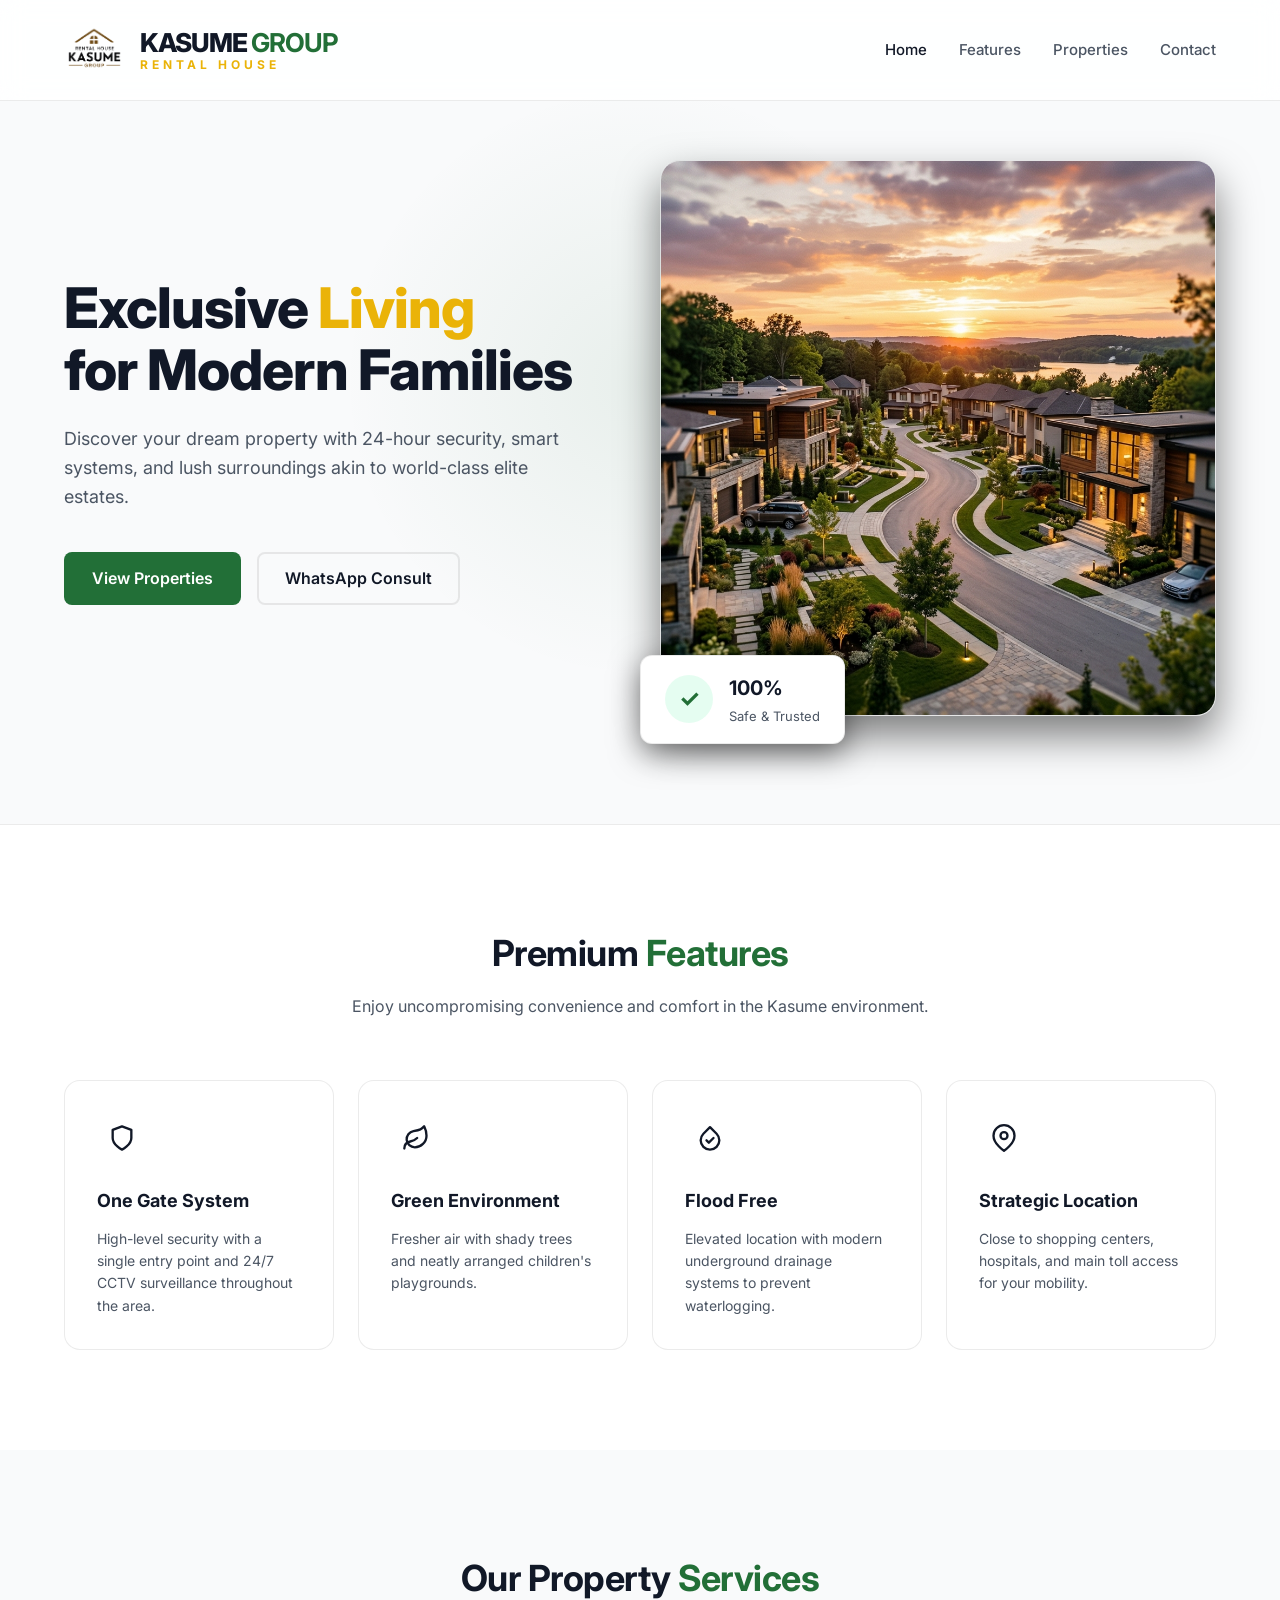
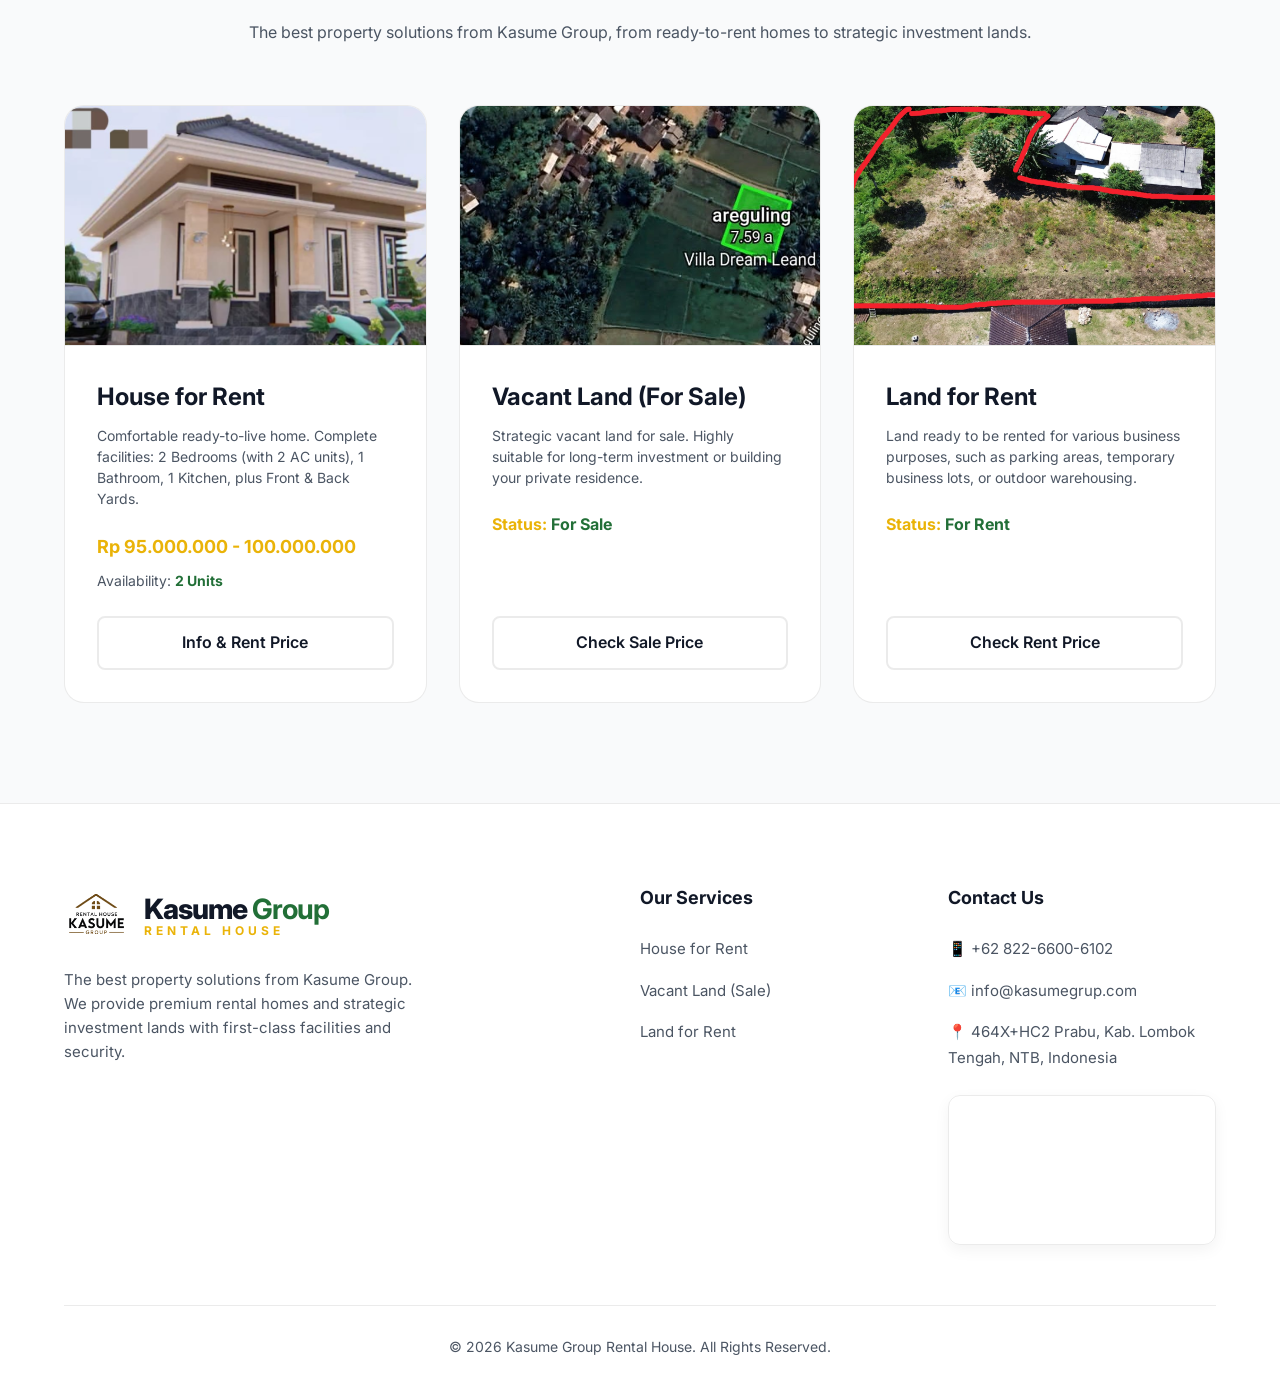
==== commit 0ed495b6: "baru" ====
--- a/index.html
+++ b/index.html
@@ -182,10 +182,10 @@
                     <ul>
                         <li><a href="https://wa.me/6282266006102" target="_blank">📱 +62 822-6600-6102</a></li>
                         <li><a href="#">📧 info@kasumegrup.com</a></li>
-                        <li><span>📍 Jl. Pariwisata Areguling, Tumpak, Kec. Pujut, Lombok Tengah, NTB</span></li>
+                        <li><span>📍 464X+HC2 Prabu, Kab. Lombok Tengah, NTB, Indonesia</span></li>
                     </ul>
                     <div style="margin-top: 24px; border-radius: 12px; overflow: hidden; height: 150px; border: 1px solid var(--border-light); box-shadow: 0 5px 15px rgba(0,0,0,0.05);">
-                        <iframe src="https://maps.google.com/maps?q=-8.8936217,116.248525&z=17&output=embed" width="100%" height="100%" style="border:0;" allowfullscreen="" loading="lazy" referrerpolicy="no-referrer-when-downgrade"></iframe>
+                        <iframe src="https://maps.google.com/maps?q=-8.8936111,116.2485278&z=17&output=embed" width="100%" height="100%" style="border:0;" allowfullscreen="" loading="lazy" referrerpolicy="no-referrer-when-downgrade"></iframe>
                     </div>
                 </div>
             </div>
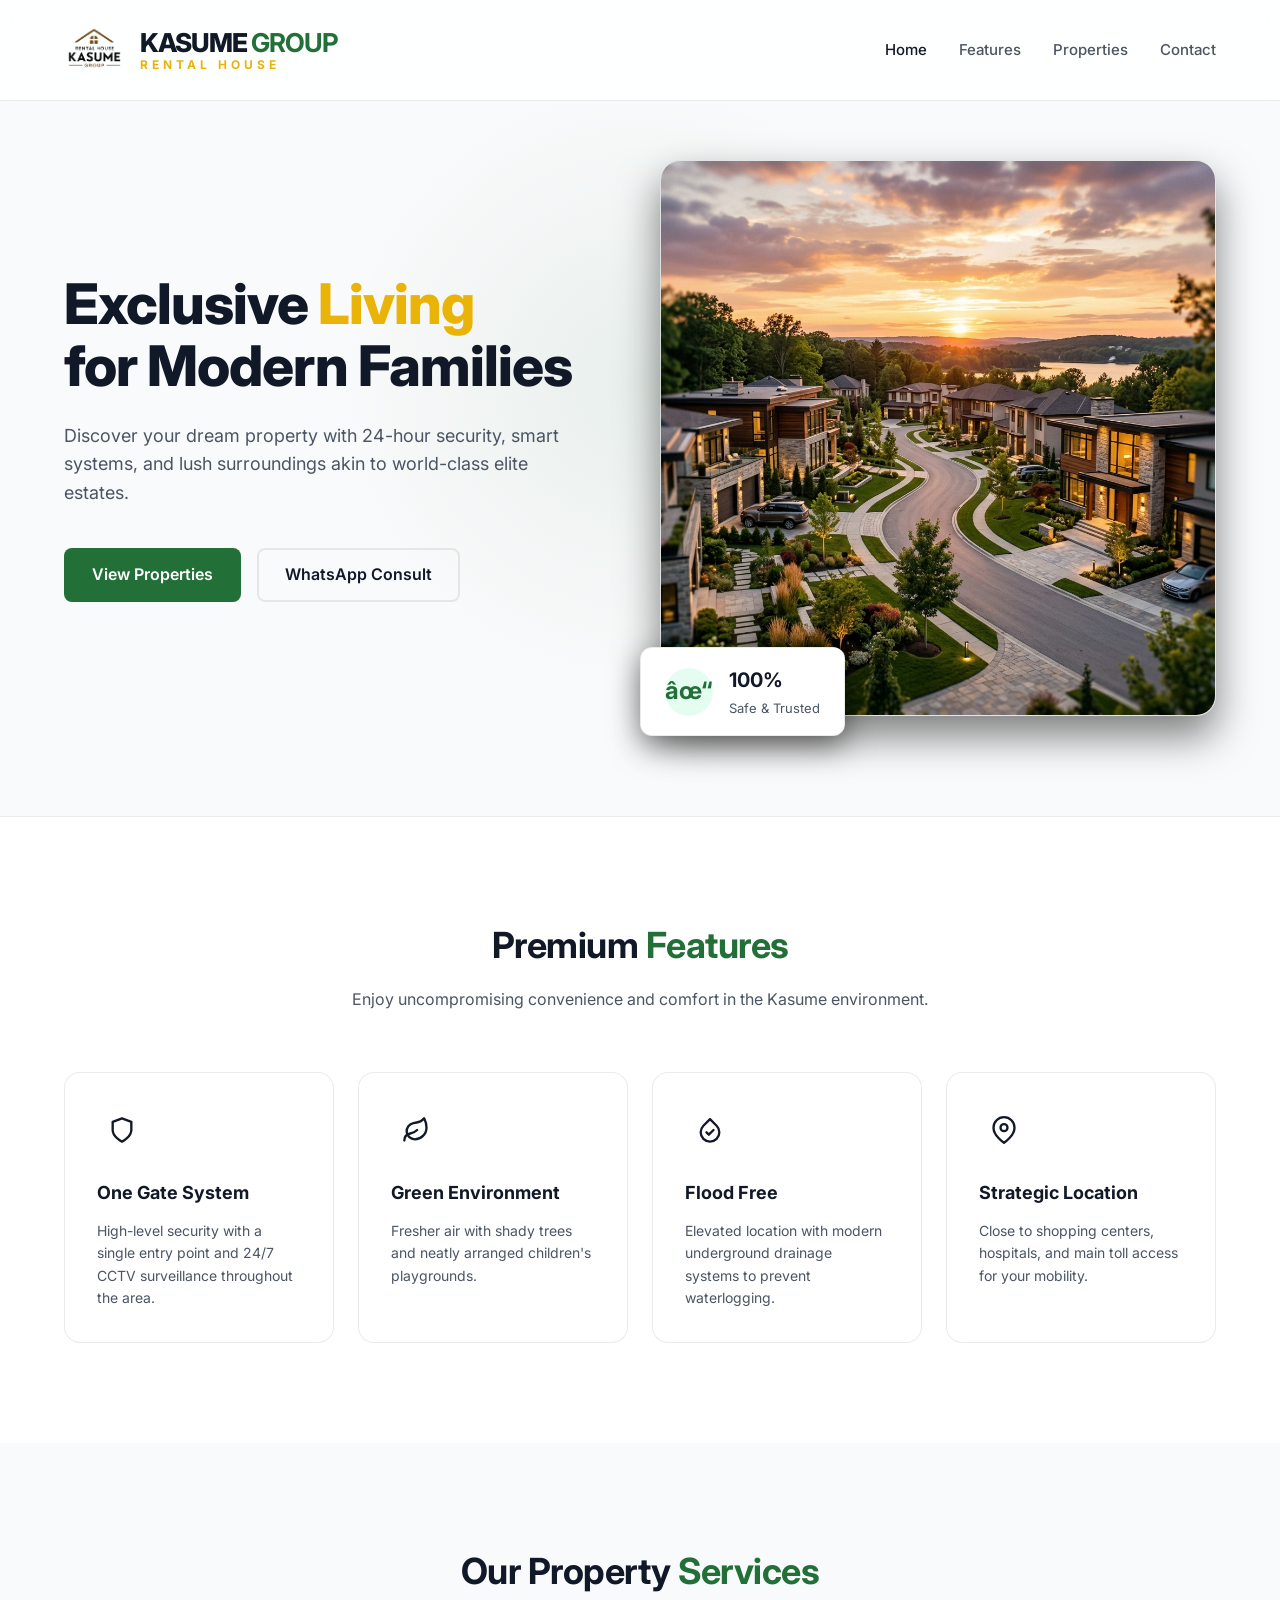
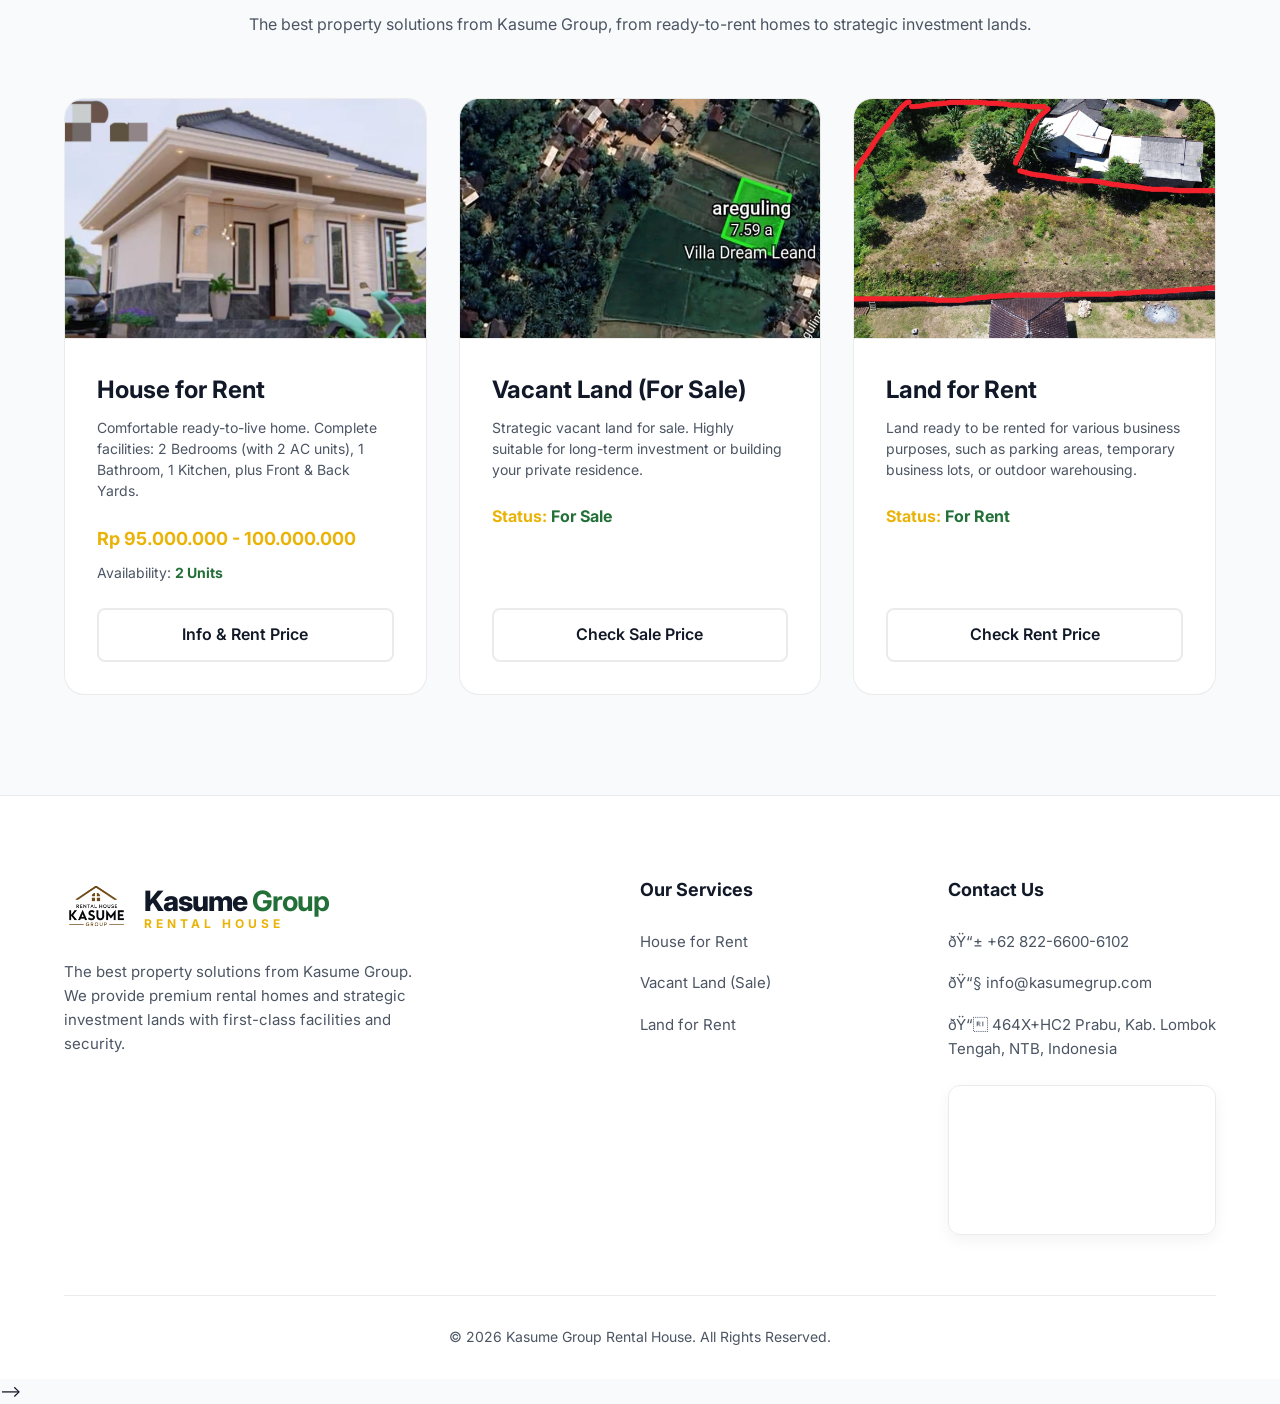
==== commit 0c09f47a: "tes" ====
--- a/index.html
+++ b/index.html
@@ -1,4 +1,4 @@
-<!DOCTYPE html>
+<!-- <!DOCTYPE html>
 <html lang="en">
 <head>
     <meta charset="UTF-8">
@@ -199,4 +199,4 @@
     <!-- Scripts -->
     <script src="assets/js/main.js"></script>
 </body>
-</html>
+</html> -->
